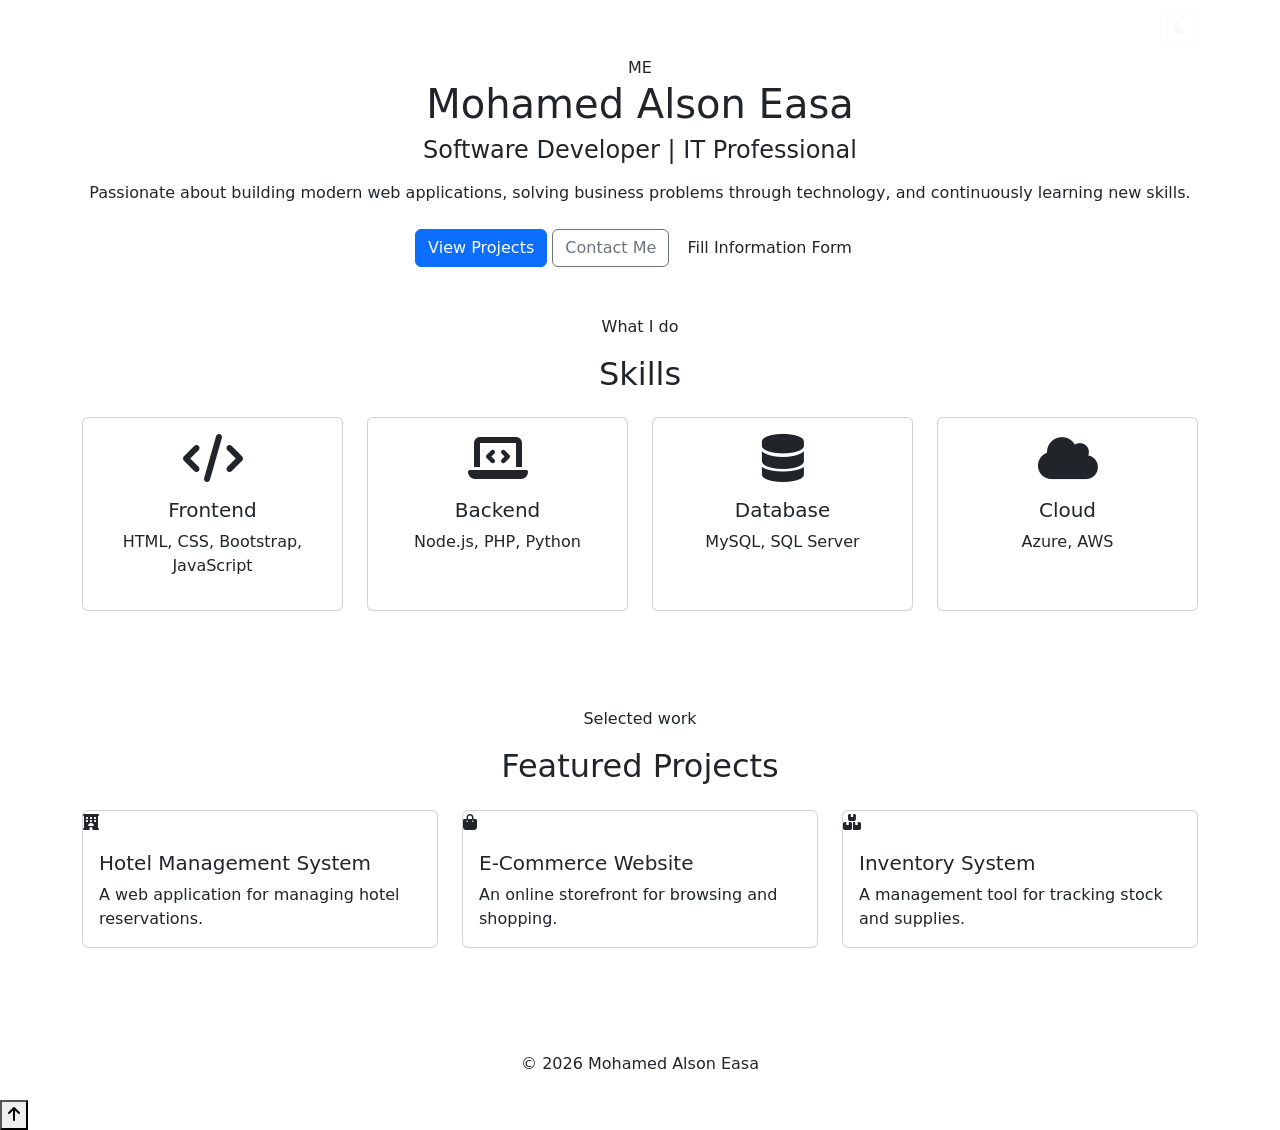
==== index.html @ 30ac64f0 "uploaded content" ====
<!DOCTYPE html>
<html lang="en">
<head>
    <meta charset="UTF-8">
    <meta name="viewport" content="width=device-width, initial-scale=1.0">
    <title>Mohamed Alson Easa | Portfolio</title>

    <link href="https://cdn.jsdelivr.net/npm/bootstrap@5.3.3/dist/css/bootstrap.min.css" rel="stylesheet">
    <link rel="stylesheet" href="https://cdnjs.cloudflare.com/ajax/libs/font-awesome/6.5.1/css/all.min.css">
    <link rel="stylesheet" href="css/style.css">
</head>
<body class="home-page">

<nav class="navbar navbar-expand-lg navbar-dark sticky-top site-nav">
    <div class="container">
        <a class="navbar-brand" href="#">Mohamed Alson Easa</a>

        <button class="navbar-toggler" data-bs-toggle="collapse" data-bs-target="#navMenu">
            <span class="navbar-toggler-icon"></span>
        </button>

        <div class="collapse navbar-collapse" id="navMenu">
            <ul class="navbar-nav ms-auto">
                <li class="nav-item"><a href="index.html" class="nav-link active">Home</a></li>
                <li class="nav-item"><a href="about.html" class="nav-link">About</a></li>
                <li class="nav-item"><a href="contact.html" class="nav-link">Contact</a></li>
            </ul>

            <button id="themeBtn" class="btn btn-outline-light ms-3">
                <i class="fas fa-moon"></i>
            </button>
        </div>
    </div>
</nav>

<section class="hero home-hero text-center">
    <div class="container">
        <div class="hero-content mx-auto">
        <div class="profile-mark" aria-hidden="true">ME</div>
        <h1>Mohamed Alson Easa</h1>
        <h4>Software Developer <span aria-hidden="true">|</span> IT Professional</h4>

        <p class="mt-3">
            Passionate about building modern web applications,
            solving business problems through technology, and
            continuously learning new skills.
        </p>

        <div class="hero-actions mt-4">
            <a href="about.html" class="btn btn-primary">View Projects</a>
            <a href="contact.html" class="btn btn-outline-secondary">Contact Me</a>
            <a href="form.html" class="btn btn-accent">Fill Information Form</a>
        </div>
        </div>
    </div>
</section>

<section class="home-band skills-band py-5">
    <div class="container">
    <p class="section-kicker text-center">What I do</p>
    <h2 class="text-center mb-4">Skills</h2>

    <div class="row text-center">
        <div class="col-md-3">
            <div class="card skill-card h-100 p-3">
                <i class="fas fa-code fa-3x" aria-hidden="true"></i>
                <h5 class="mt-3">Frontend</h5>
                <p>HTML, CSS, Bootstrap, JavaScript</p>
            </div>
        </div>

        <div class="col-md-3">
            <div class="card skill-card h-100 p-3">
                <i class="fas fa-laptop-code fa-3x" aria-hidden="true"></i>
                <h5 class="mt-3">Backend</h5>
                <p>Node.js, PHP, Python</p>
            </div>
        </div>

        <div class="col-md-3">
            <div class="card skill-card h-100 p-3">
                <i class="fas fa-database fa-3x" aria-hidden="true"></i>
                <h5 class="mt-3">Database</h5>
                <p>MySQL, SQL Server</p>
            </div>
        </div>

        <div class="col-md-3">
            <div class="card skill-card h-100 p-3">
                <i class="fas fa-cloud fa-3x" aria-hidden="true"></i>
                <h5 class="mt-3">Cloud</h5>
                <p>Azure, AWS</p>
            </div>
        </div>
    </div>
    </div>
</section>

<section class="home-band projects-band py-5">
    <div class="container">
        <p class="section-kicker text-center">Selected work</p>
        <h2 class="text-center mb-4">Featured Projects</h2>

        <div class="row g-4">
            <div class="col-md-4">
                <article class="card project-card h-100">
                    <div class="project-art project-art-hotel" aria-hidden="true"><i class="fas fa-hotel"></i></div>
                    <div class="card-body">
                        <h3 class="h5">Hotel Management System</h3>
                        <p class="mb-0">A web application for managing hotel reservations.</p>
                    </div>
                </article>
            </div>

            <div class="col-md-4">
                <article class="card project-card h-100">
                    <div class="project-art project-art-shop" aria-hidden="true"><i class="fas fa-bag-shopping"></i></div>
                    <div class="card-body">
                        <h3 class="h5">E-Commerce Website</h3>
                        <p class="mb-0">An online storefront for browsing and shopping.</p>
                    </div>
                </article>
            </div>

            <div class="col-md-4">
                <article class="card project-card h-100">
                    <div class="project-art project-art-inventory" aria-hidden="true"><i class="fas fa-boxes-stacked"></i></div>
                    <div class="card-body">
                        <h3 class="h5">Inventory System</h3>
                        <p class="mb-0">A management tool for tracking stock and supplies.</p>
                    </div>
                </article>
            </div>
        </div>
    </div>
</section>

<footer class="site-footer text-center p-4">
    <div>
        <a href="#" class="text-white me-3"><i class="fab fa-github"></i></a>
        <a href="#" class="text-white me-3"><i class="fab fa-linkedin"></i></a>
        <a href="#" class="text-white"><i class="fab fa-facebook"></i></a>
    </div>

    <p class="mt-2 mb-0">
        © 2026 Mohamed Alson Easa
    </p>
</footer>

<button id="topBtn" type="button" aria-label="Back to top">
    <i class="fas fa-arrow-up"></i>
</button>

<script src="https://cdn.jsdelivr.net/npm/bootstrap@5.3.3/dist/js/bootstrap.bundle.min.js"></script>
<script src="js/script.js"></script>

</body>
</html>
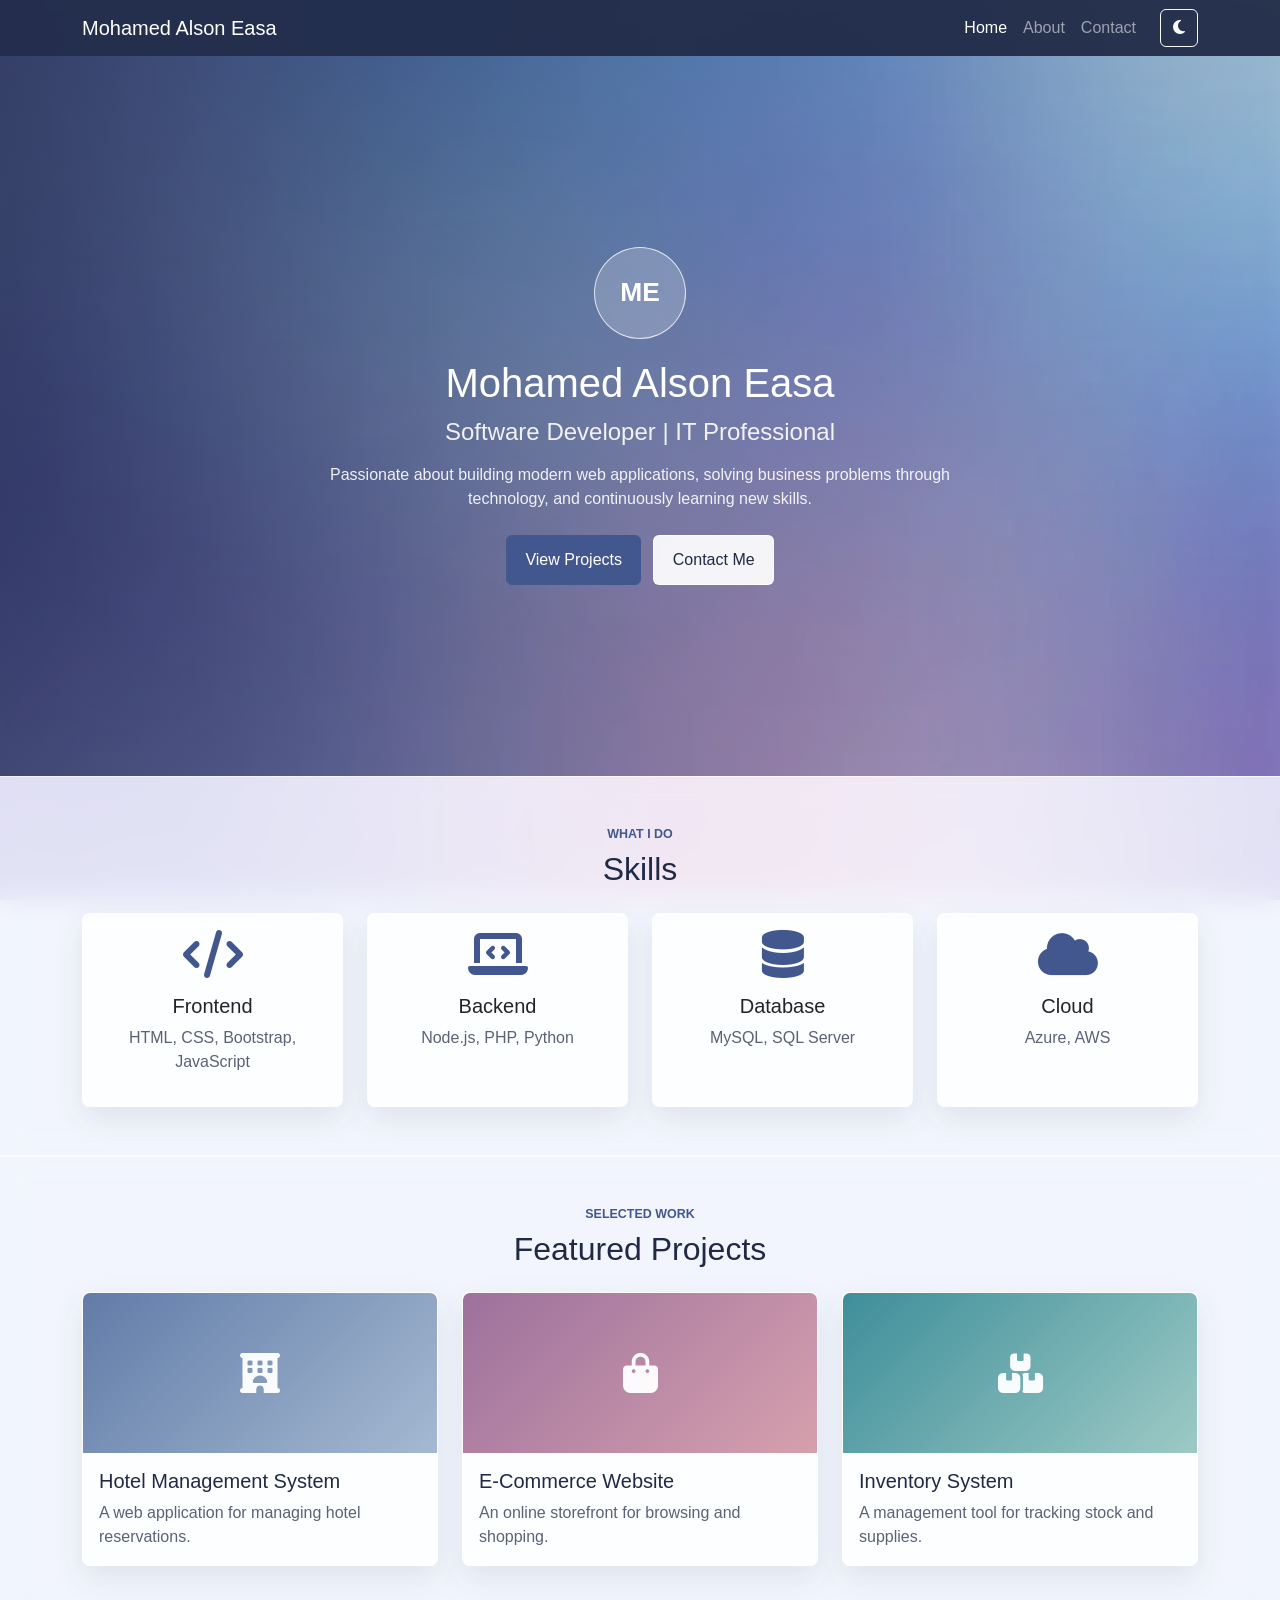
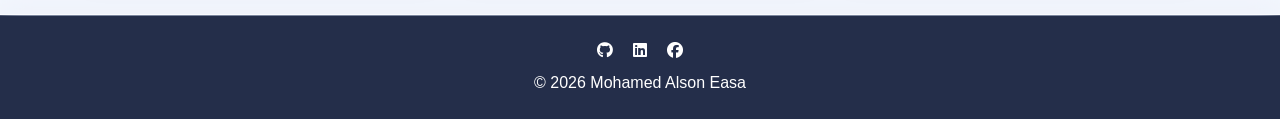
==== commit 35c766ee: "new" ====
--- a/index.html
+++ b/index.html
@@ -7,7 +7,7 @@
 
     <link href="https://cdn.jsdelivr.net/npm/bootstrap@5.3.3/dist/css/bootstrap.min.css" rel="stylesheet">
     <link rel="stylesheet" href="https://cdnjs.cloudflare.com/ajax/libs/font-awesome/6.5.1/css/all.min.css">
-    <link rel="stylesheet" href="css/style.css">
+    <link rel="stylesheet" href="style.css">
 </head>
 <body class="home-page">
 
@@ -23,7 +23,7 @@
             <ul class="navbar-nav ms-auto">
                 <li class="nav-item"><a href="index.html" class="nav-link active">Home</a></li>
                 <li class="nav-item"><a href="about.html" class="nav-link">About</a></li>
-                <li class="nav-item"><a href="contact.html" class="nav-link">Contact</a></li>
+                <li class="nav-item"><a href="https://forms.cloud.microsoft/Pages/ResponsePage.aspx?id=Y7ysJZrKFU-f1DQdxvLuAm9lZzAIcS1PlpBaz4Cabp9UNjlJQkROU0NaN01XMFcxVldTQzU3ODkwRS4u" class="nav-link">Contact</a></li>
             </ul>
 
             <button id="themeBtn" class="btn btn-outline-light ms-3">
@@ -48,8 +48,7 @@
 
         <div class="hero-actions mt-4">
             <a href="about.html" class="btn btn-primary">View Projects</a>
-            <a href="contact.html" class="btn btn-outline-secondary">Contact Me</a>
-            <a href="form.html" class="btn btn-accent">Fill Information Form</a>
+            <a href="https://forms.cloud.microsoft/Pages/ResponsePage.aspx?id=Y7ysJZrKFU-f1DQdxvLuAm9lZzAIcS1PlpBaz4Cabp9UNjlJQkROU0NaN01XMFcxVldTQzU3ODkwRS4u" class="btn btn-outline-secondary">Contact Me</a>
         </div>
         </div>
     </div>
@@ -152,7 +151,7 @@
 </button>
 
 <script src="https://cdn.jsdelivr.net/npm/bootstrap@5.3.3/dist/js/bootstrap.bundle.min.js"></script>
-<script src="js/script.js"></script>
+<script src="script.js"></script>
 
 </body>
 </html>
--- a/style.css
+++ b/style.css
@@ -0,0 +1,269 @@
+body {
+    font-family: "Bahnschrift", sans-serif;
+    scroll-behavior: smooth;
+}
+
+.contact-page {
+    background: linear-gradient(rgba(10, 15, 30, 0.7), rgba(10, 15, 30, 0.7)), url("../bg.jpg") center / cover fixed no-repeat;
+    color: #fff;
+}
+
+.about-page {
+    background: linear-gradient(rgba(9, 14, 27, 0.7), rgba(9, 14, 27, 0.7)), url("../bg.jpg") center / cover fixed no-repeat;
+    color: #fff;
+}
+
+.about-page .bg-light,
+.about-page .card {
+    color: #1f2937;
+}
+
+.about-page .bg-light .list-unstyled,
+.about-page .bg-light li,
+.about-page .card p,
+.about-page .card h3,
+.about-page .card h2,
+.about-page .card .h5 {
+    color: #1f2937;
+}
+
+.home-page {
+    --home-ink: #202a45;
+    --home-blue: #42578e;
+    --home-pink: #d9879e;
+    color: var(--home-ink);
+    background: #d9e3f7 url("../bg.jpg") center / cover fixed no-repeat;
+}
+
+.hero {
+    color: white;
+}
+
+.site-nav {
+    background: rgba(30, 39, 67, 0.94);
+    backdrop-filter: blur(12px);
+}
+
+.home-hero {
+    display: flex;
+    align-items: center;
+    min-height: min(720px, calc(100vh - 56px));
+    padding: 6rem 0;
+    background: linear-gradient(105deg, rgba(27, 38, 70, 0.78), rgba(48, 65, 110, 0.48) 58%, rgba(80, 60, 106, 0.25)), url("../bg.jpg") center / cover no-repeat;
+}
+
+.hero-content {
+    max-width: 760px;
+}
+
+.profile-mark {
+    display: grid;
+    place-items: center;
+    width: 92px;
+    aspect-ratio: 1;
+    margin: 0 auto 1.25rem;
+    border: 1px solid rgba(255, 255, 255, 0.78);
+    border-radius: 50%;
+    background: rgba(255, 255, 255, 0.2);
+    color: white;
+    font-size: 1.65rem;
+    font-weight: 700;
+    backdrop-filter: blur(8px);
+}
+
+.home-hero h1 {
+    margin-bottom: 0.65rem;
+    color: white;
+}
+
+.home-hero h4 {
+    color: rgba(255, 255, 255, 0.9);
+}
+
+.home-hero p {
+    max-width: 620px;
+    margin-right: auto;
+    margin-left: auto;
+    color: rgba(255, 255, 255, 0.9);
+}
+
+.hero-actions {
+    display: flex;
+    flex-wrap: wrap;
+    justify-content: center;
+    gap: 0.75rem;
+}
+
+.hero-actions .btn {
+    margin: 0 !important;
+    padding: 0.75rem 1.15rem;
+}
+
+.hero-actions .btn-primary {
+    border-color: var(--home-blue);
+    background: var(--home-blue);
+}
+
+.hero-actions .btn-outline-secondary {
+    border-color: rgba(255, 255, 255, 0.8);
+    background: rgba(255, 255, 255, 0.92);
+    color: var(--home-ink);
+}
+
+.hero-actions .btn-accent {
+    border: 1px solid #e6a18c;
+    background: #e6a18c;
+    color: #292a3c;
+}
+
+.home-band {
+    border-block: 1px solid rgba(255, 255, 255, 0.65);
+    background: rgba(250, 251, 255, 0.76);
+    backdrop-filter: blur(14px);
+}
+
+.section-kicker {
+    margin-bottom: 0.4rem;
+    color: var(--home-blue);
+    font-size: 0.78rem;
+    font-weight: 700;
+    text-transform: uppercase;
+}
+
+.home-page h2 {
+    color: var(--home-ink);
+}
+
+.skill-card,
+.project-card {
+    overflow: hidden;
+    border: 1px solid rgba(255, 255, 255, 0.9);
+    border-radius: 8px;
+    background: rgba(255, 255, 255, 0.88);
+    box-shadow: 0 12px 30px rgba(48, 56, 90, 0.1);
+}
+
+.skill-card .fa-3x {
+    color: var(--home-blue);
+}
+
+.skill-card p,
+.project-card p {
+    color: #5b6275;
+}
+
+.project-art {
+    display: grid;
+    place-items: center;
+    min-height: 160px;
+    color: rgba(255, 255, 255, 0.96);
+    font-size: 2.5rem;
+}
+
+.project-art-hotel {
+    background: linear-gradient(135deg, #627ca8, #a4b9d1);
+}
+
+.project-art-shop {
+    background: linear-gradient(135deg, #9d719d, #d6a0ad);
+}
+
+.project-art-inventory {
+    background: linear-gradient(135deg, #3e8e9a, #9dcac5);
+}
+
+.project-card h3 {
+    color: var(--home-ink);
+}
+
+.site-footer {
+    margin-top: 0;
+    background: rgba(30, 39, 67, 0.96);
+    color: white;
+}
+
+.site-footer a {
+    color: white;
+    transition: color 0.2s ease;
+}
+
+.site-footer a:hover {
+    color: #f0b3bd;
+}
+
+.profile-img {
+    width: 180px;
+    height: 180px;
+    border-radius: 50%;
+    border: 5px solid white;
+    margin-bottom: 20px;
+}
+
+.card {
+    transition: 0.3s;
+}
+
+.card:hover {
+    transform: translateY(-8px);
+}
+
+@media (max-width: 767.98px) {
+    .home-hero {
+        min-height: auto;
+        padding: 5rem 0;
+    }
+
+    .home-band {
+        backdrop-filter: blur(8px);
+    }
+}
+
+footer {
+    margin-top: 50px;
+}
+
+.dark-mode {
+    background-color: #121212;
+    color: white;
+}
+
+.dark-mode .card {
+    background-color: #1e1e1e;
+    color: white;
+}
+
+.secret-box {
+    display: none;
+    margin-top: 1rem;
+    padding: 1rem 1.25rem;
+    border: 1px solid #86efac;
+    border-radius: 12px;
+    background: rgba(16, 185, 129, 0.12);
+    color: #0f172a;
+    box-shadow: 0 10px 25px rgba(15, 23, 42, 0.12);
+    font-weight: 600;
+}
+
+.secret-box.show {
+    display: block;
+}
+
+#topBtn {
+    position: fixed;
+    bottom: 20px;
+    right: 20px;
+    display: none;
+    border: none;
+    width: 48px;
+    height: 48px;
+    background: #d9879e;
+    color: white;
+    padding: 0;
+    border-radius: 50%;
+    cursor: pointer;
+    box-shadow: 0 6px 18px rgba(32, 42, 69, 0.25);
+}
+
+.progress-bar {
+    background-color: #0d6efd;
+}
